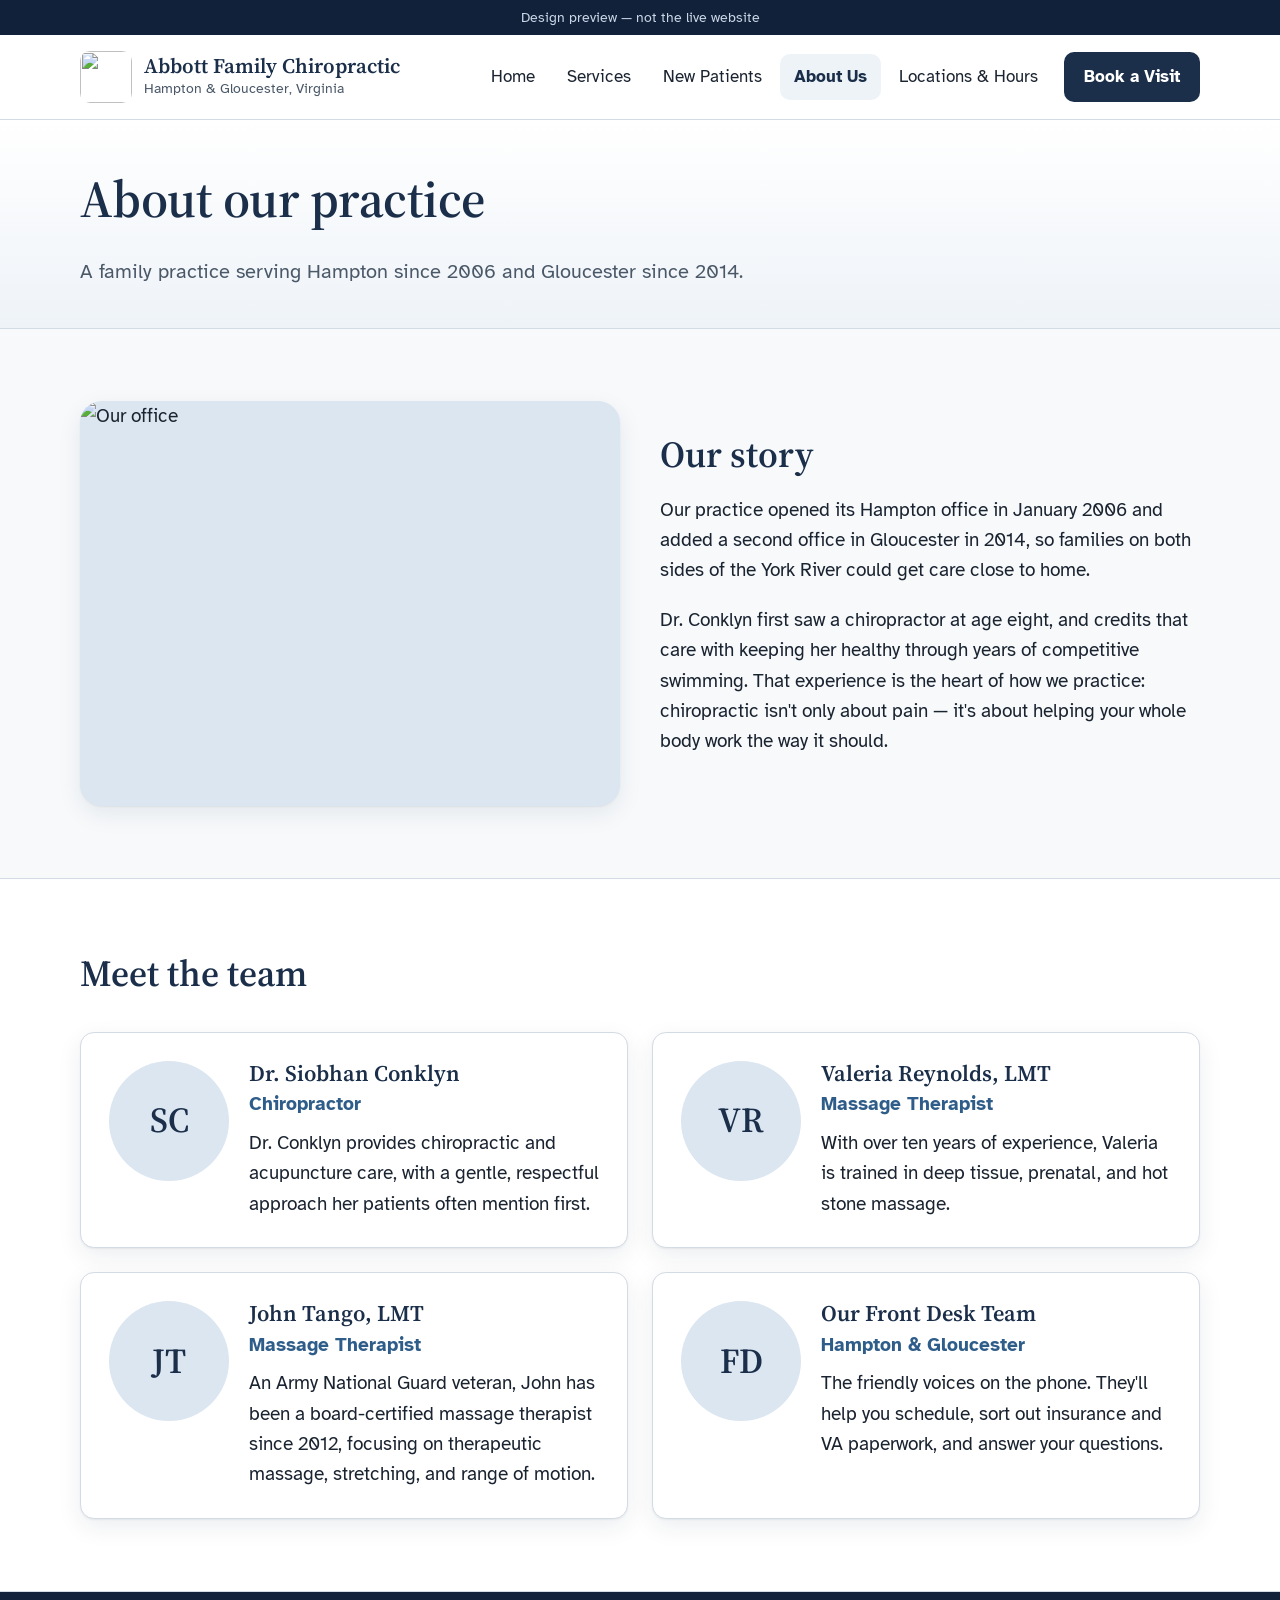
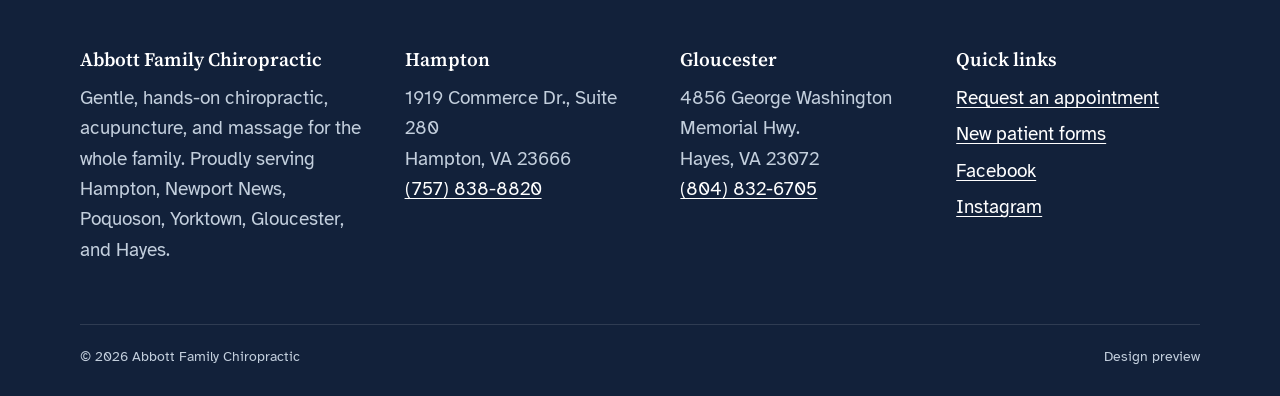
==== about.html @ 3eef68f8 "Add redesign preview: six pages, shared styles, notes Co-Authored-By: Claude Opus 5.5 <noreply@anthr" ====
<!doctype html>
<html lang="en">
<head>
<meta charset="utf-8">
<meta name="viewport" content="width=device-width, initial-scale=1">
<!-- Preview site: keep out of search engines so it never competes with the live site. -->
<meta name="robots" content="noindex, nofollow">
<title>About Us · Abbott Family Chiropractic</title>
<meta name="description" content="Meet the team at Abbott Family Chiropractic.">
<link rel="icon" href="https://e8usa8896fd.exactdn.com/wp-content/uploads/2018/12/cropped-favicon-1.png?strip=all&resize=270%2C270">
<link rel="preconnect" href="https://fonts.googleapis.com">
<link rel="preconnect" href="https://fonts.gstatic.com" crossorigin>
<link href="https://fonts.googleapis.com/css2?family=Atkinson+Hyperlegible:wght@400;700&amp;family=Source+Serif+4:opsz,wght@8..60,500;8..60,600&amp;display=swap" rel="stylesheet">
<link rel="stylesheet" href="styles.css">
</head>
<body>
<a class="skip" href="#main">Skip to main content</a>
<div class="preview-bar">Design preview — not the live website</div>
<header class="site-header">
  <div class="wrap header-row">
    <a class="brand" href="index.html">
      <img src="https://e8usa8896fd.exactdn.com/wp-content/uploads/2018/12/cropped-favicon-1.png?strip=all&resize=270%2C270" alt="" width="52" height="52">
      <span><span class="brand-name">Abbott Family Chiropractic</span><span class="brand-sub">Hampton &amp; Gloucester, Virginia</span></span>
    </a>
    <button class="menu-btn" aria-expanded="false" aria-controls="site-nav"><svg viewBox="0 0 24 24" fill="none" stroke="currentColor" stroke-width="2.4" stroke-linecap="round" aria-hidden="true"><path d="M4 7h16M4 12h16M4 17h16"/></svg><span class="menu-label">Menu</span></button>
    <nav class="nav" id="site-nav" aria-label="Main">
      <a href="index.html">Home</a><a href="services.html">Services</a><a href="new-patients.html">New Patients</a><a href="about.html" aria-current="page">About Us</a><a href="locations.html">Locations &amp; Hours</a>
      <a class="btn btn-primary" href="appointments.html">Book a Visit</a>
    </nav>
  </div>
</header>
<main id="main">

<section class="page-head"><div class="wrap">
  <h1>About our practice</h1>
  <p>A family practice serving Hampton since 2006 and Gloucester since 2014.</p>
</div></section>

<section class="section">
  <div class="wrap" style="display:grid;grid-template-columns:repeat(auto-fit,minmax(320px,1fr));gap:40px;align-items:center">
    <div class="hero-photo"><img src="https://e8usa8896fd.exactdn.com/wp-content/uploads/2019/01/contact2-c.jpg?strip=all" alt="Our office"></div>
    <div>
      <h2>Our story</h2>
      <p>Our practice opened its Hampton office in January 2006 and added a second office in Gloucester in 2014, so families on both sides of the York River could get care close to home.</p>
      <p>Dr. Conklyn first saw a chiropractor at age eight, and credits that care with keeping her healthy through years of competitive swimming. That experience is the heart of how we practice: chiropractic isn't only about pain — it's about helping your whole body work the way it should.</p>
    </div>
  </div>
</section>

<section class="section section-alt">
  <div class="wrap">
    <div class="section-head"><h2>Meet the team</h2></div>
    <div class="grid-2">
      <div class="card person"><div class="avatar" aria-hidden="true">SC</div>
      <div><h3 style="margin-bottom:2px">Dr. Siobhan Conklyn</h3><span class="role">Chiropractor</span><p>Dr. Conklyn provides chiropractic and acupuncture care, with a gentle, respectful approach her patients often mention first.</p></div></div>
      <div class="card person"><div class="avatar" aria-hidden="true">VR</div>
      <div><h3 style="margin-bottom:2px">Valeria Reynolds, LMT</h3><span class="role">Massage Therapist</span><p>With over ten years of experience, Valeria is trained in deep tissue, prenatal, and hot stone massage.</p></div></div>
      <div class="card person"><div class="avatar" aria-hidden="true">JT</div>
      <div><h3 style="margin-bottom:2px">John Tango, LMT</h3><span class="role">Massage Therapist</span><p>An Army National Guard veteran, John has been a board-certified massage therapist since 2012, focusing on therapeutic massage, stretching, and range of motion.</p></div></div>
      <div class="card person"><div class="avatar" aria-hidden="true">FD</div>
      <div><h3 style="margin-bottom:2px">Our Front Desk Team</h3><span class="role">Hampton &amp; Gloucester</span><p>The friendly voices on the phone. They'll help you schedule, sort out insurance and VA paperwork, and answer your questions.</p></div></div>
    </div>
  </div>
</section>

</main>
<footer class="site-footer">
  <div class="wrap">
    <div class="footer-grid">
      <div>
        <h3>Abbott Family Chiropractic</h3>
        <p>Gentle, hands-on chiropractic, acupuncture, and massage for the whole family. Proudly serving Hampton, Newport News, Poquoson, Yorktown, Gloucester, and Hayes.</p>
      </div>
      <div>
        <h3>Hampton</h3>
        <address>1919 Commerce Dr., Suite 280<br>Hampton, VA 23666<br><a href="tel:+17578388820">(757) 838-8820</a></address>
      </div>
      <div>
        <h3>Gloucester</h3>
        <address>4856 George Washington Memorial Hwy.<br>Hayes, VA 23072<br><a href="tel:+18048326705">(804) 832-6705</a></address>
      </div>
      <div>
        <h3>Quick links</h3>
        <ul>
          <li><a href="appointments.html">Request an appointment</a></li>
          <li><a href="new-patients.html">New patient forms</a></li>
          <li><a href="https://www.facebook.com/abbottfamilychiropractic/" rel="noopener">Facebook</a></li>
          <li><a href="https://www.instagram.com/abbottfamilychiro/" rel="noopener">Instagram</a></li>
        </ul>
      </div>
    </div>
    <div class="footer-bottom">
      <span>© <span data-year>2026</span> Abbott Family Chiropractic</span>
      <span>Design preview</span>
    </div>
  </div>
</footer>
<nav class="callbar" aria-label="Call an office">
  <a href="tel:+17578388820">Call Hampton<small>(757) 838-8820</small></a>
  <a href="tel:+18048326705">Call Gloucester<small>(804) 832-6705</small></a>
</nav>
<script src="main.js"></script>
</body>
</html>
---- styles.css ----
/* Abbott Family Chiropractic — redesign preview
   Palette matches the office sign: navy, slate, soft blue, white.
   Type: Source Serif 4 (headings) + Atkinson Hyperlegible (body),
   a typeface designed by the Braille Institute for low-vision readers. */

:root {
  --navy: #1b2f4a;
  --navy-deep: #12213a;
  --blue: #2f5d8a;
  --blue-soft: #dbe6f1;
  --sky: #eef3f8;
  --slate: #4a5868;
  --line: #d3dbe4;
  --white: #ffffff;
  --paper: #f7f9fb;
  --ink: #1a2330;
  --focus: #f2b134;

  --radius: 14px;
  --shadow: 0 1px 2px rgba(18, 33, 58, .06), 0 8px 24px rgba(18, 33, 58, .08);
  --wrap: 1120px;
  --serif: "Source Serif 4", Georgia, "Times New Roman", serif;
  --sans: "Atkinson Hyperlegible", "Segoe UI", Arial, sans-serif;
}

*, *::before, *::after { box-sizing: border-box; }

html { -webkit-text-size-adjust: 100%; scroll-behavior: smooth; }

body {
  margin: 0;
  background: var(--paper);
  color: var(--ink);
  font-family: var(--sans);
  font-size: 1.1875rem; /* 19px — comfortable for older readers */
  line-height: 1.6;
}

img { max-width: 100%; height: auto; display: block; }

a { color: var(--blue); text-underline-offset: 3px; }
a:hover { color: var(--navy); }

:focus-visible { outline: 3px solid var(--focus); outline-offset: 3px; border-radius: 4px; }

h1, h2, h3 {
  font-family: var(--serif);
  color: var(--navy);
  line-height: 1.2;
  margin: 0 0 .5em;
  font-weight: 600;
}
h1 { font-size: clamp(2.1rem, 5vw, 3.25rem); letter-spacing: -.01em; }
h2 { font-size: clamp(1.7rem, 3.4vw, 2.3rem); }
h3 { font-size: 1.4rem; }
p { margin: 0 0 1em; }

.wrap { width: min(100% - 32px, var(--wrap)); margin-inline: auto; }

.skip {
  position: absolute; left: -9999px; top: 8px;
  background: var(--navy); color: var(--white); padding: 10px 16px; border-radius: 8px; z-index: 100;
}
.skip:focus { left: 8px; }

/* ---------- Preview banner ---------- */
.preview-bar {
  background: var(--navy-deep); color: #c9d6e6;
  font-size: .9rem; text-align: center; padding: 6px 16px;
}

/* ---------- Header ---------- */
.site-header {
  background: var(--white);
  border-bottom: 1px solid var(--line);
  position: sticky; top: 0; z-index: 50;
}
.header-row {
  display: flex; align-items: center; justify-content: space-between;
  gap: 16px; min-height: 84px;
}
.brand {
  display: flex; align-items: center; gap: 12px;
  text-decoration: none; color: var(--navy);
}
.brand img { width: 52px; height: 52px; border-radius: 10px; }
.brand-name { font-family: var(--serif); font-weight: 600; font-size: 1.3rem; line-height: 1.1; display: block; }
.brand-sub { font-size: .85rem; color: var(--slate); display: block; }

.nav { display: flex; align-items: center; gap: 4px; }
.nav a {
  text-decoration: none; color: var(--ink);
  padding: 10px 14px; border-radius: 10px; font-size: 1.05rem;
}
.nav a:hover { background: var(--sky); color: var(--navy); }
.nav a[aria-current="page"] { color: var(--navy); font-weight: 700; background: var(--sky); }
.nav .btn { margin-left: 8px; }

.menu-btn {
  display: none;
  font: inherit; font-weight: 700; font-size: 1.05rem;
  background: var(--navy); color: var(--white);
  border: 0; border-radius: 12px; padding: 12px 18px; min-height: 52px;
  align-items: center; gap: 10px; cursor: pointer;
}
.menu-btn svg { width: 22px; height: 22px; }

/* ---------- Buttons ---------- */
.btn {
  display: inline-flex; align-items: center; justify-content: center; gap: 10px;
  min-height: 56px; padding: 14px 26px;
  border-radius: 12px; border: 2px solid transparent;
  font: inherit; font-weight: 700; text-decoration: none; cursor: pointer;
  transition: background .15s, color .15s, border-color .15s;
}
.btn svg { width: 22px; height: 22px; flex: none; }
.btn-primary { background: var(--navy); color: var(--white); }
.btn-primary:hover { background: var(--blue); color: var(--white); }
.btn-outline { background: var(--white); color: var(--navy); border-color: var(--navy); }
.btn-outline:hover { background: var(--sky); color: var(--navy); }
.btn-light { background: var(--white); color: var(--navy); }
.btn-light:hover { background: var(--blue-soft); color: var(--navy); }
.nav .btn { min-height: 48px; padding: 10px 18px; color: var(--white); }
.nav .btn:hover { color: var(--white); background: var(--blue); }

/* ---------- Hero ---------- */
.hero {
  background:
    radial-gradient(1200px 400px at 85% -10%, rgba(47, 93, 138, .18), transparent 60%),
    linear-gradient(180deg, var(--white), var(--sky));
  border-bottom: 1px solid var(--line);
  padding: 56px 0 64px;
}
.hero-grid { display: grid; grid-template-columns: 1.15fr .85fr; gap: 48px; align-items: center; }
.eyebrow {
  display: inline-block; font-size: .95rem; font-weight: 700; letter-spacing: .06em; text-transform: uppercase;
  color: var(--blue); margin-bottom: 14px;
}
.lead { font-size: 1.3rem; color: var(--slate); max-width: 34ch; }
.hero-actions { display: flex; flex-wrap: wrap; gap: 14px; margin-top: 28px; }
.hero-photo {
  border-radius: 22px; overflow: hidden; box-shadow: var(--shadow);
  background: var(--blue-soft); aspect-ratio: 4 / 3;
}
.hero-photo img { width: 100%; height: 100%; object-fit: cover; }
.hero-badge {
  margin-top: -36px; margin-left: 20px; position: relative;
  display: inline-flex; align-items: center; gap: 10px;
  background: var(--white); border-radius: 12px; padding: 10px 16px; box-shadow: var(--shadow);
  font-size: .95rem; color: var(--slate);
}
.hero-badge strong { color: var(--navy); }

/* ---------- Today strip ---------- */
.today {
  background: var(--navy); color: var(--white);
}
.today .wrap { display: flex; flex-wrap: wrap; gap: 8px 28px; align-items: center; padding: 16px 0; }
.today-label { font-weight: 700; color: #a9c3e0; text-transform: uppercase; letter-spacing: .06em; font-size: .9rem; }
.today-item { display: flex; align-items: center; gap: 10px; }
.dot { width: 12px; height: 12px; border-radius: 50%; background: #7d8b9b; flex: none; }
.dot.open { background: #6fd39b; box-shadow: 0 0 0 4px rgba(111, 211, 155, .2); }

/* ---------- Sections ---------- */
.section { padding: 72px 0; }
.section-alt { background: var(--white); border-block: 1px solid var(--line); }
.section-head { max-width: 680px; margin-bottom: 36px; }
.section-head p { color: var(--slate); font-size: 1.15rem; }

.grid-2 { display: grid; grid-template-columns: repeat(2, 1fr); gap: 24px; }
.grid-3 { display: grid; grid-template-columns: repeat(3, 1fr); gap: 24px; }

.card {
  background: var(--white); border: 1px solid var(--line); border-radius: var(--radius);
  padding: 28px; box-shadow: var(--shadow);
}
.card h3 { margin-bottom: .35em; }
.card p:last-child { margin-bottom: 0; }

/* Office cards */
.office { display: flex; flex-direction: column; gap: 18px; padding: 0; overflow: hidden; }
.office-map { aspect-ratio: 16 / 9; background: var(--blue-soft); border-bottom: 1px solid var(--line); }
.office-map iframe { width: 100%; height: 100%; border: 0; display: block; }
.office-body { padding: 0 28px 28px; display: flex; flex-direction: column; gap: 16px; }
.office-phone {
  font-family: var(--serif); font-size: 1.9rem; font-weight: 600; color: var(--navy);
  text-decoration: none; letter-spacing: .01em;
}
.office-phone:hover { color: var(--blue); }
.office address { font-style: normal; color: var(--slate); }
.office-actions { display: grid; grid-template-columns: 1fr 1fr; gap: 12px; }

.hours { width: 100%; border-collapse: collapse; font-size: 1.05rem; }
.hours th, .hours td { text-align: left; padding: 8px 0; border-bottom: 1px solid var(--line); vertical-align: top; }
.hours th { font-weight: 700; color: var(--navy); width: 38%; }
.hours td { color: var(--slate); }
.hours tr.is-today th, .hours tr.is-today td { color: var(--navy); background: var(--sky); }
.hours tr.is-today th { padding-left: 10px; }
.closed { color: #8592a1; }

/* Steps */
.steps { counter-reset: step; display: grid; gap: 20px; grid-template-columns: repeat(3, 1fr); }
.step { position: relative; padding-top: 64px; }
.step::before {
  counter-increment: step; content: counter(step);
  position: absolute; top: 24px; left: 28px;
  width: 40px; height: 40px; border-radius: 50%;
  display: grid; place-items: center;
  background: var(--navy); color: var(--white); font-weight: 700;
}

/* Icon tiles */
.icon {
  width: 56px; height: 56px; border-radius: 14px; background: var(--sky);
  display: grid; place-items: center; color: var(--blue); margin-bottom: 16px;
}
.icon svg { width: 30px; height: 30px; }

/* Quotes */
.quote { display: flex; flex-direction: column; justify-content: space-between; }
.quote blockquote {
  margin: 0 0 18px; font-family: var(--serif); font-size: 1.25rem; line-height: 1.5; color: var(--ink);
}
.quote blockquote::before { content: "\201C"; display: block; font-size: 3rem; line-height: .6; color: var(--blue); margin-bottom: 10px; }
.quote cite { font-style: normal; font-weight: 700; color: var(--slate); }

/* Callout */
.callout {
  background: linear-gradient(135deg, var(--navy), var(--blue));
  color: var(--white); border-radius: 22px; padding: 44px;
  display: grid; grid-template-columns: 1.4fr 1fr; gap: 32px; align-items: center;
}
.callout h2 { color: var(--white); }
.callout p { color: #d6e2ef; font-size: 1.15rem; }
.callout-actions { display: flex; flex-direction: column; gap: 12px; }

/* Notice */
.notice {
  background: var(--sky); border-left: 6px solid var(--blue); border-radius: 10px;
  padding: 18px 22px; color: var(--ink);
}
.notice strong { color: var(--navy); }

/* Page header */
.page-head { background: linear-gradient(180deg, var(--white), var(--sky)); border-bottom: 1px solid var(--line); padding: 48px 0 40px; }
.page-head p { color: var(--slate); font-size: 1.25rem; max-width: 60ch; margin: 0; }
.crumb { font-size: .95rem; color: var(--slate); margin-bottom: 10px; }
.crumb a { color: var(--slate); }

/* Forms list */
.form-list { list-style: none; margin: 0; padding: 0; display: grid; gap: 12px; }
.form-list a {
  display: flex; align-items: center; gap: 16px;
  padding: 16px 18px; border: 2px solid var(--line); border-radius: 12px;
  text-decoration: none; color: var(--ink); background: var(--white); min-height: 64px;
}
.form-list a:hover { border-color: var(--blue); background: var(--sky); }
.form-list .fi { width: 44px; height: 44px; border-radius: 10px; background: var(--blue-soft); color: var(--blue); display: grid; place-items: center; flex: none; }
.form-list .fi svg { width: 24px; height: 24px; }
.form-list .ft { font-weight: 700; display: block; }
.form-list .fs { font-size: .95rem; color: var(--slate); display: block; }
.tag { display: inline-block; font-size: .8rem; font-weight: 700; background: var(--blue-soft); color: var(--navy); padding: 2px 8px; border-radius: 6px; margin-left: 6px; vertical-align: 2px; }

/* Form */
.form { display: grid; gap: 22px; }
.field label, .field legend { display: block; font-weight: 700; color: var(--navy); margin-bottom: 8px; font-size: 1.1rem; }
.field .hint { display: block; font-weight: 400; color: var(--slate); font-size: .98rem; margin-top: 2px; }
.field input[type="text"], .field input[type="tel"], .field input[type="email"], .field textarea, .field select {
  width: 100%; font: inherit; color: var(--ink);
  padding: 14px 16px; min-height: 56px;
  border: 2px solid #b9c5d2; border-radius: 12px; background: var(--white);
}
.field input:focus, .field textarea:focus, .field select:focus { border-color: var(--blue); outline: 3px solid var(--blue-soft); outline-offset: 0; }
fieldset.field { border: 0; padding: 0; margin: 0; }
.choices { display: grid; grid-template-columns: repeat(auto-fit, minmax(180px, 1fr)); gap: 10px; }
.choice {
  display: flex; align-items: center; gap: 12px;
  border: 2px solid #b9c5d2; border-radius: 12px; padding: 14px 16px; min-height: 56px;
  background: var(--white); cursor: pointer; font-weight: 400 !important; color: var(--ink) !important; margin: 0 !important;
}
.choice input { width: 24px; height: 24px; accent-color: var(--navy); flex: none; }
.choice:has(input:checked) { border-color: var(--navy); background: var(--sky); }
.two-col { display: grid; grid-template-columns: 1fr 1fr; gap: 22px; }
.form-success { display: none; }
.form-success.show { display: block; }

/* Team */
.person { display: grid; grid-template-columns: 120px 1fr; gap: 20px; align-items: start; }
.person img { width: 120px; height: 120px; border-radius: 50%; object-fit: cover; background: var(--blue-soft); }
.person .role { color: var(--blue); font-weight: 700; margin-bottom: 8px; display: block; }
.avatar {
  width: 120px; height: 120px; border-radius: 50%; background: var(--blue-soft); color: var(--navy);
  display: grid; place-items: center; font-family: var(--serif); font-size: 2.2rem; font-weight: 600;
}

/* Service blocks */
.service { display: grid; grid-template-columns: 1fr 1.2fr; gap: 40px; align-items: center; padding: 48px 0; border-bottom: 1px solid var(--line); }
.service:last-of-type { border-bottom: 0; }
.service ul { padding-left: 1.2em; margin: 0 0 1em; }
.service li { margin-bottom: 6px; }
.service-art {
  aspect-ratio: 4 / 3; border-radius: 22px; background: linear-gradient(135deg, var(--sky), var(--blue-soft));
  display: grid; place-items: center; color: var(--blue);
}
.service-art svg { width: 38%; height: auto; opacity: .9; }

/* Footer */
.site-footer { background: var(--navy-deep); color: #c3cfdd; padding: 56px 0 28px; margin-top: 0; }
.site-footer h3 { color: var(--white); font-size: 1.2rem; margin-bottom: 12px; }
.site-footer a { color: var(--white); }
.footer-grid { display: grid; grid-template-columns: 1.2fr 1fr 1fr 1fr; gap: 32px; }
.footer-grid address { font-style: normal; }
.footer-grid ul { list-style: none; margin: 0; padding: 0; display: grid; gap: 6px; }
.footer-bottom { border-top: 1px solid rgba(255, 255, 255, .12); margin-top: 40px; padding-top: 20px; font-size: .9rem; display: flex; flex-wrap: wrap; justify-content: space-between; gap: 12px; }

/* Mobile call bar */
.callbar { display: none; }

/* ---------- Responsive ---------- */
@media (max-width: 960px) {
  .menu-btn { display: inline-flex; }
  .nav {
    display: none; position: absolute; left: 0; right: 0; top: 100%;
    background: var(--white); border-bottom: 1px solid var(--line);
    flex-direction: column; align-items: stretch; padding: 12px 16px 20px; gap: 6px;
    box-shadow: var(--shadow);
  }
  .nav.open { display: flex; }
  .nav a { padding: 16px 18px; font-size: 1.2rem; border: 1px solid var(--line); }
  .nav .btn { margin: 8px 0 0; min-height: 56px; }
  .hero-grid, .callout, .service, .footer-grid { grid-template-columns: 1fr; }
  .grid-3, .steps { grid-template-columns: 1fr; }
  .footer-grid { gap: 28px; }
}
@media (max-width: 720px) {
  body { font-size: 1.125rem; padding-bottom: 84px; }
  .grid-2, .two-col { grid-template-columns: 1fr; }
  .section { padding: 52px 0; }
  .hero { padding: 36px 0 44px; }
  .hero-actions .btn { width: 100%; }
  .callout { padding: 30px 24px; }
  .brand img { width: 44px; height: 44px; }
  .brand-name { font-size: 1.1rem; }
  .brand-sub { display: none; }
  .person { grid-template-columns: 1fr; }
  .office-body { padding: 0 20px 22px; }
  .card { padding: 22px; }
  .callbar {
    display: grid; grid-template-columns: 1fr 1fr; gap: 8px;
    position: fixed; left: 0; right: 0; bottom: 0; z-index: 60;
    background: var(--white); border-top: 1px solid var(--line);
    padding: 10px 12px calc(10px + env(safe-area-inset-bottom));
    box-shadow: 0 -6px 20px rgba(18, 33, 58, .1);
  }
  .callbar a {
    display: flex; flex-direction: column; align-items: center; justify-content: center;
    min-height: 60px; border-radius: 12px; background: var(--navy); color: var(--white);
    text-decoration: none; font-weight: 700; line-height: 1.2; font-size: 1rem;
  }
  .callbar small { font-weight: 400; font-size: .85rem; color: #c9d6e6; }
}

@media (prefers-reduced-motion: reduce) {
  html { scroll-behavior: auto; }
  * { transition: none !important; }
}
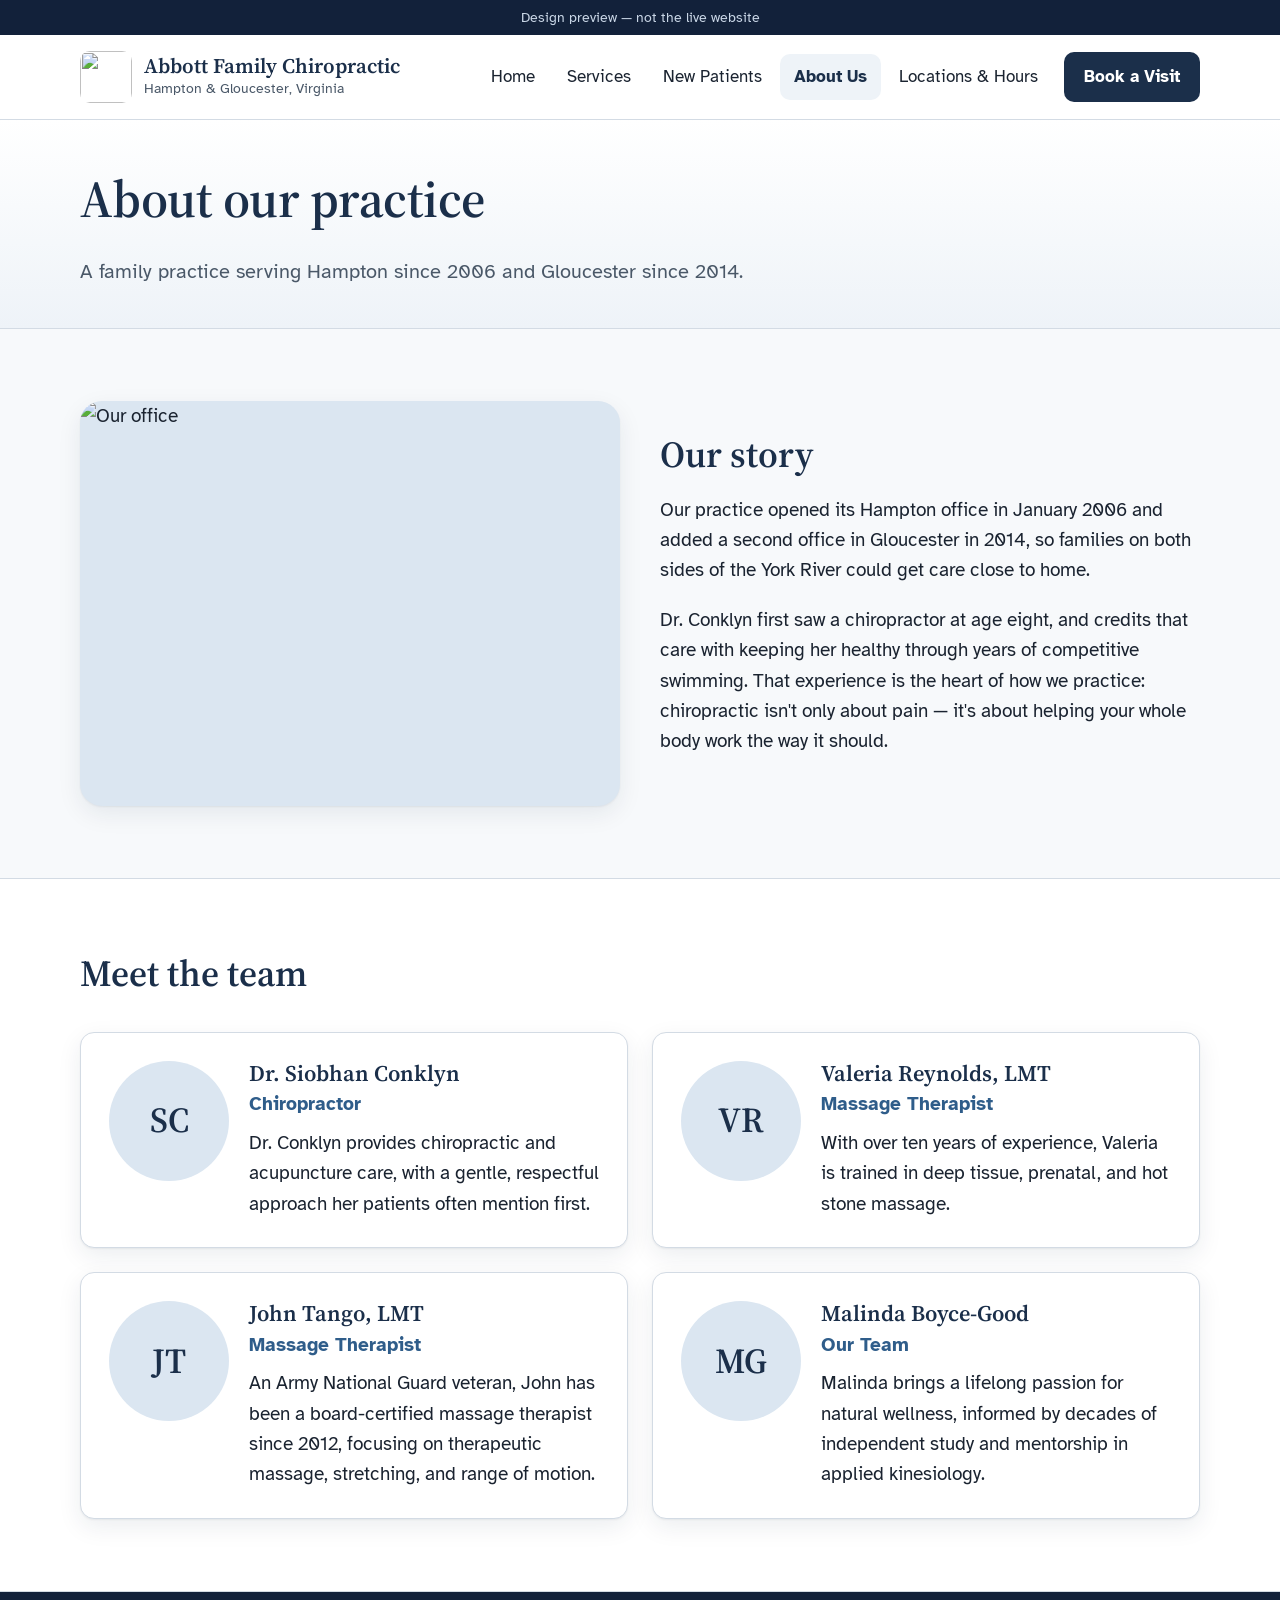
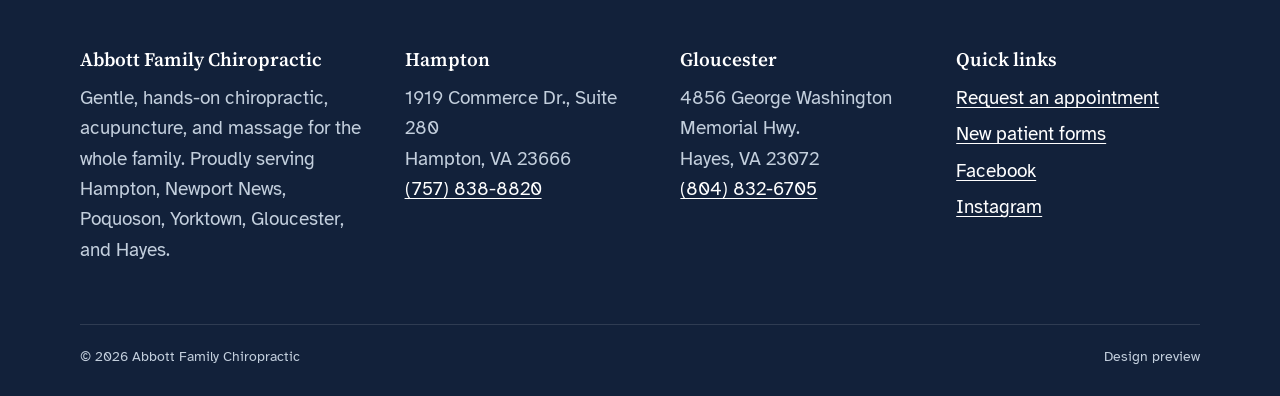
==== commit ec4af0f2: "About: add Malinda Boyce-Good Co-Authored-By: Claude Opus 5.5 <noreply@anthropic.com> Claude-Session" ====
--- a/about.html
+++ b/about.html
@@ -57,8 +57,8 @@
       <div><h3 style="margin-bottom:2px">Valeria Reynolds, LMT</h3><span class="role">Massage Therapist</span><p>With over ten years of experience, Valeria is trained in deep tissue, prenatal, and hot stone massage.</p></div></div>
       <div class="card person"><div class="avatar" aria-hidden="true">JT</div>
       <div><h3 style="margin-bottom:2px">John Tango, LMT</h3><span class="role">Massage Therapist</span><p>An Army National Guard veteran, John has been a board-certified massage therapist since 2012, focusing on therapeutic massage, stretching, and range of motion.</p></div></div>
-      <div class="card person"><div class="avatar" aria-hidden="true">FD</div>
-      <div><h3 style="margin-bottom:2px">Our Front Desk Team</h3><span class="role">Hampton &amp; Gloucester</span><p>The friendly voices on the phone. They'll help you schedule, sort out insurance and VA paperwork, and answer your questions.</p></div></div>
+      <div class="card person"><div class="avatar" aria-hidden="true">MG</div>
+      <div><h3 style="margin-bottom:2px">Malinda Boyce-Good</h3><span class="role">Our Team</span><p>Malinda brings a lifelong passion for natural wellness, informed by decades of independent study and mentorship in applied kinesiology.</p></div></div>
     </div>
   </div>
 </section>
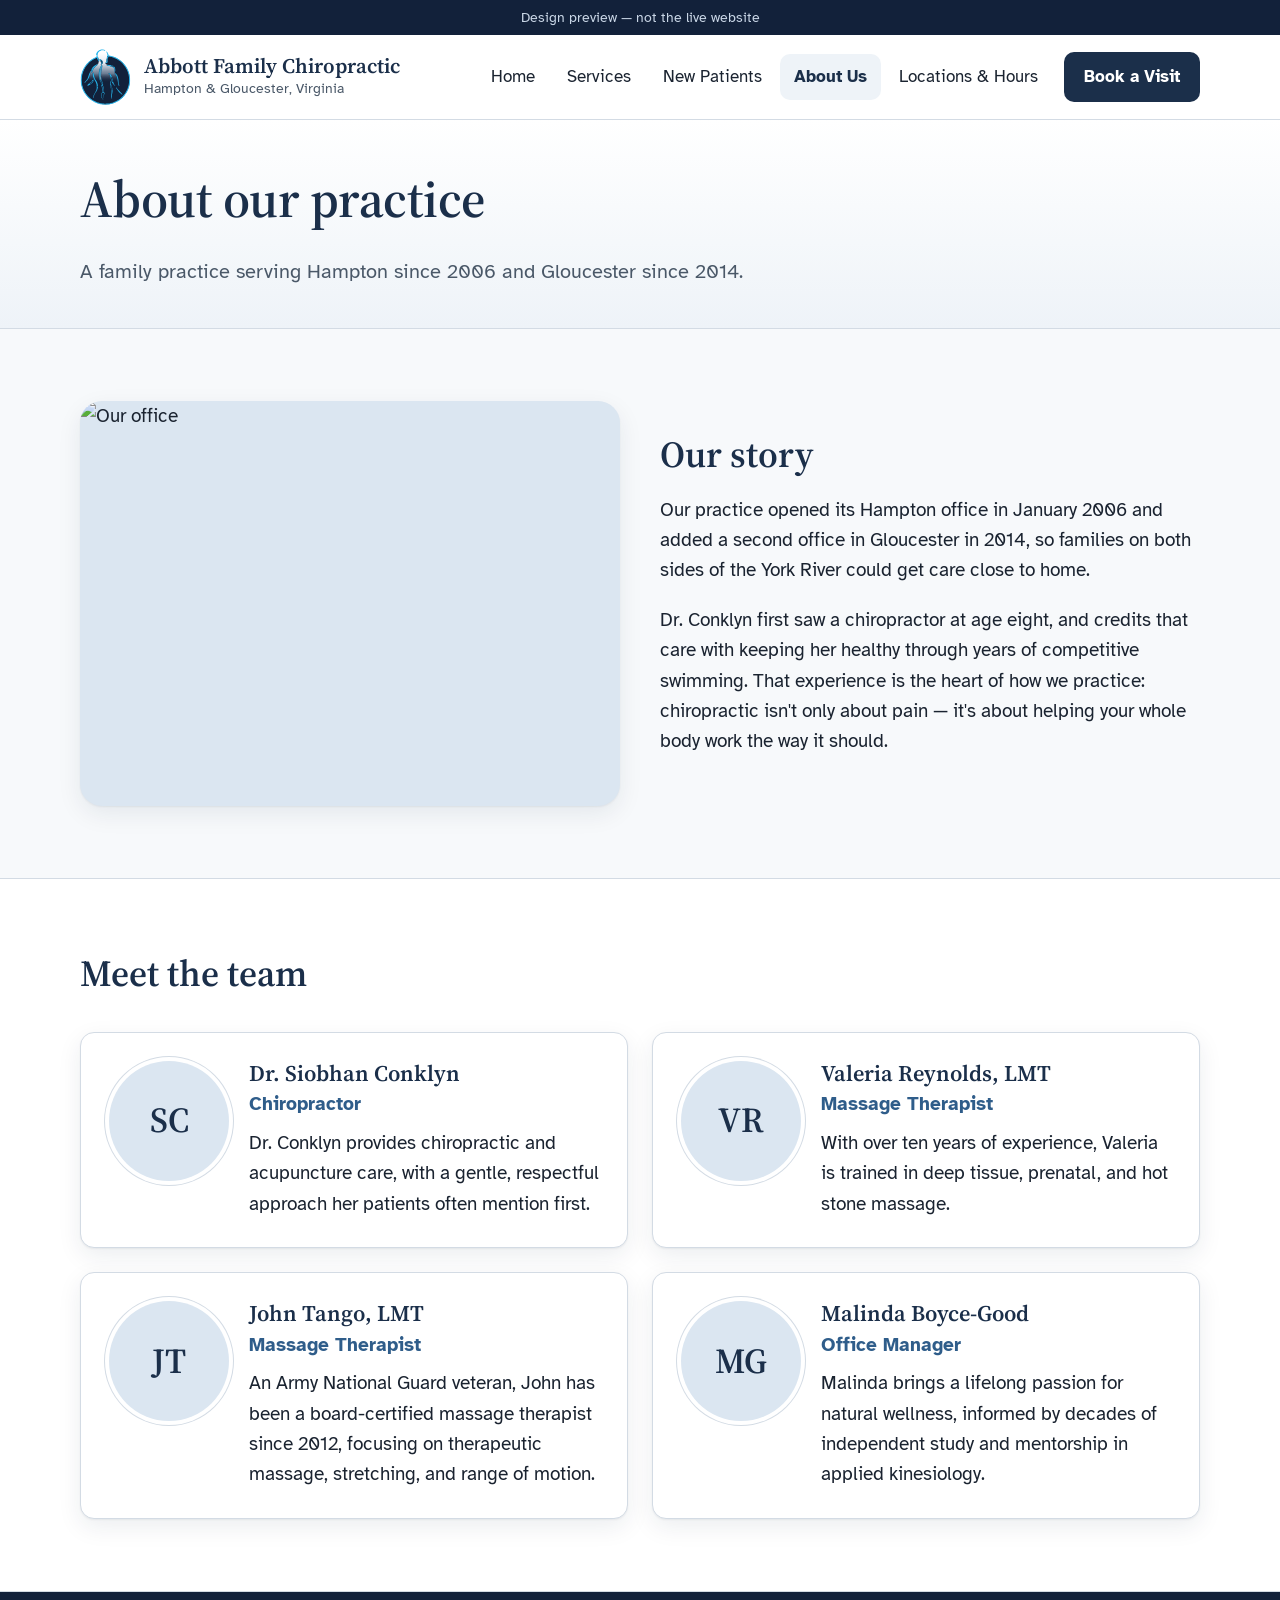
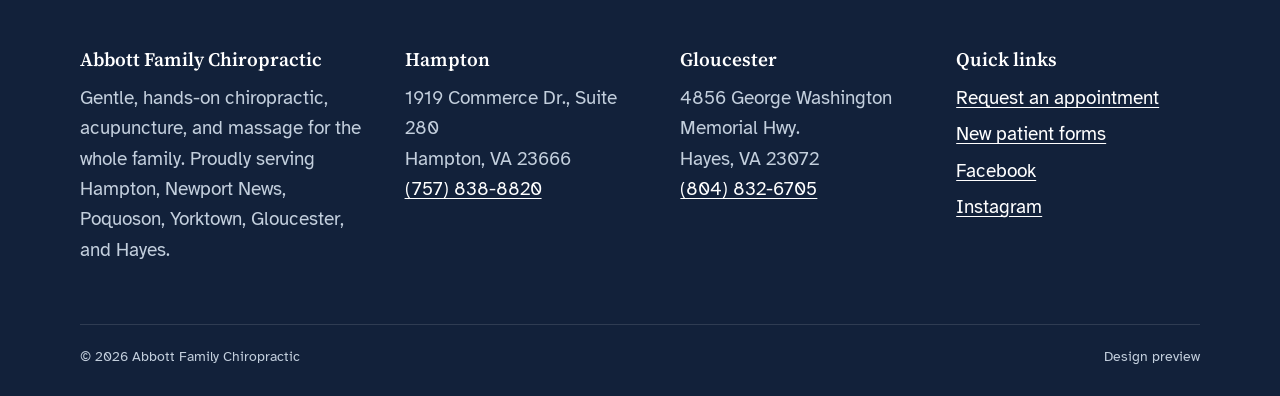
==== commit bfa90e53: "Vector logo mark, staff photos, Malinda's title Co-Authored-By: Claude Opus 5.5 <noreply@anthropic.c" ====
--- a/about.html
+++ b/about.html
@@ -7,7 +7,8 @@
 <meta name="robots" content="noindex, nofollow">
 <title>About Us · Abbott Family Chiropractic</title>
 <meta name="description" content="Meet the team at Abbott Family Chiropractic.">
-<link rel="icon" href="https://e8usa8896fd.exactdn.com/wp-content/uploads/2018/12/cropped-favicon-1.png?strip=all&resize=270%2C270">
+<link rel="icon" type="image/svg+xml" href="images/logo-mark.svg">
+<link rel="apple-touch-icon" href="images/apple-touch-icon.png">
 <link rel="preconnect" href="https://fonts.googleapis.com">
 <link rel="preconnect" href="https://fonts.gstatic.com" crossorigin>
 <link href="https://fonts.googleapis.com/css2?family=Atkinson+Hyperlegible:wght@400;700&amp;family=Source+Serif+4:opsz,wght@8..60,500;8..60,600&amp;display=swap" rel="stylesheet">
@@ -19,7 +20,7 @@
 <header class="site-header">
   <div class="wrap header-row">
     <a class="brand" href="index.html">
-      <img src="https://e8usa8896fd.exactdn.com/wp-content/uploads/2018/12/cropped-favicon-1.png?strip=all&resize=270%2C270" alt="" width="52" height="52">
+      <img src="images/logo-mark.svg" alt="" width="52" height="56">
       <span><span class="brand-name">Abbott Family Chiropractic</span><span class="brand-sub">Hampton &amp; Gloucester, Virginia</span></span>
     </a>
     <button class="menu-btn" aria-expanded="false" aria-controls="site-nav"><svg viewBox="0 0 24 24" fill="none" stroke="currentColor" stroke-width="2.4" stroke-linecap="round" aria-hidden="true"><path d="M4 7h16M4 12h16M4 17h16"/></svg><span class="menu-label">Menu</span></button>
@@ -51,14 +52,14 @@
   <div class="wrap">
     <div class="section-head"><h2>Meet the team</h2></div>
     <div class="grid-2">
-      <div class="card person"><div class="avatar" aria-hidden="true">SC</div>
+      <div class="card person"><div class="avatar"><img src="https://e8usa8896fd.exactdn.com/wp-content/uploads/2018/12/siobhan-conklyn-2018.jpg?strip=all" alt="Dr. Siobhan Conklyn" loading="lazy" onerror="this.remove()"><span aria-hidden="true">SC</span></div>
       <div><h3 style="margin-bottom:2px">Dr. Siobhan Conklyn</h3><span class="role">Chiropractor</span><p>Dr. Conklyn provides chiropractic and acupuncture care, with a gentle, respectful approach her patients often mention first.</p></div></div>
-      <div class="card person"><div class="avatar" aria-hidden="true">VR</div>
+      <div class="card person"><div class="avatar"><img src="https://e8usa8896fd.exactdn.com/wp-content/uploads/2018/12/valeria-reynolds-2018.jpg?strip=all" alt="Valeria Reynolds, LMT" loading="lazy" onerror="this.remove()"><span aria-hidden="true">VR</span></div>
       <div><h3 style="margin-bottom:2px">Valeria Reynolds, LMT</h3><span class="role">Massage Therapist</span><p>With over ten years of experience, Valeria is trained in deep tissue, prenatal, and hot stone massage.</p></div></div>
-      <div class="card person"><div class="avatar" aria-hidden="true">JT</div>
+      <div class="card person"><div class="avatar"><img src="https://e8usa8896fd.exactdn.com/wp-content/uploads/2018/12/john-tango-2018.jpg?strip=all" alt="John Tango, LMT" loading="lazy" onerror="this.remove()"><span aria-hidden="true">JT</span></div>
       <div><h3 style="margin-bottom:2px">John Tango, LMT</h3><span class="role">Massage Therapist</span><p>An Army National Guard veteran, John has been a board-certified massage therapist since 2012, focusing on therapeutic massage, stretching, and range of motion.</p></div></div>
-      <div class="card person"><div class="avatar" aria-hidden="true">MG</div>
-      <div><h3 style="margin-bottom:2px">Malinda Boyce-Good</h3><span class="role">Our Team</span><p>Malinda brings a lifelong passion for natural wellness, informed by decades of independent study and mentorship in applied kinesiology.</p></div></div>
+      <div class="card person"><div class="avatar"><span aria-hidden="true">MG</span></div>
+      <div><h3 style="margin-bottom:2px">Malinda Boyce-Good</h3><span class="role">Office Manager</span><p>Malinda brings a lifelong passion for natural wellness, informed by decades of independent study and mentorship in applied kinesiology.</p></div></div>
     </div>
   </div>
 </section>
--- a/styles.css
+++ b/styles.css
@@ -83,7 +83,7 @@
   display: flex; align-items: center; gap: 12px;
   text-decoration: none; color: var(--navy);
 }
-.brand img { width: 52px; height: 52px; border-radius: 10px; }
+.brand img { width: auto; height: 56px; }
 .brand-name { font-family: var(--serif); font-weight: 600; font-size: 1.3rem; line-height: 1.1; display: block; }
 .brand-sub { font-size: .85rem; color: var(--slate); display: block; }
 
@@ -286,12 +286,15 @@
 
 /* Team */
 .person { display: grid; grid-template-columns: 120px 1fr; gap: 20px; align-items: start; }
-.person img { width: 120px; height: 120px; border-radius: 50%; object-fit: cover; background: var(--blue-soft); }
 .person .role { color: var(--blue); font-weight: 700; margin-bottom: 8px; display: block; }
 .avatar {
+  position: relative; overflow: hidden;
   width: 120px; height: 120px; border-radius: 50%; background: var(--blue-soft); color: var(--navy);
   display: grid; place-items: center; font-family: var(--serif); font-size: 2.2rem; font-weight: 600;
-}
+  box-shadow: 0 0 0 4px var(--white), 0 0 0 5px var(--line);
+}
+/* photo sits over the initials; if it fails to load it removes itself and the initials show */
+.avatar img { position: absolute; inset: 0; width: 100%; height: 100%; object-fit: cover; object-position: center 20%; }
 
 /* Service blocks */
 .service { display: grid; grid-template-columns: 1fr 1.2fr; gap: 40px; align-items: center; padding: 48px 0; border-bottom: 1px solid var(--line); }
@@ -339,7 +342,7 @@
   .hero { padding: 36px 0 44px; }
   .hero-actions .btn { width: 100%; }
   .callout { padding: 30px 24px; }
-  .brand img { width: 44px; height: 44px; }
+  .brand img { height: 46px; }
   .brand-name { font-size: 1.1rem; }
   .brand-sub { display: none; }
   .person { grid-template-columns: 1fr; }
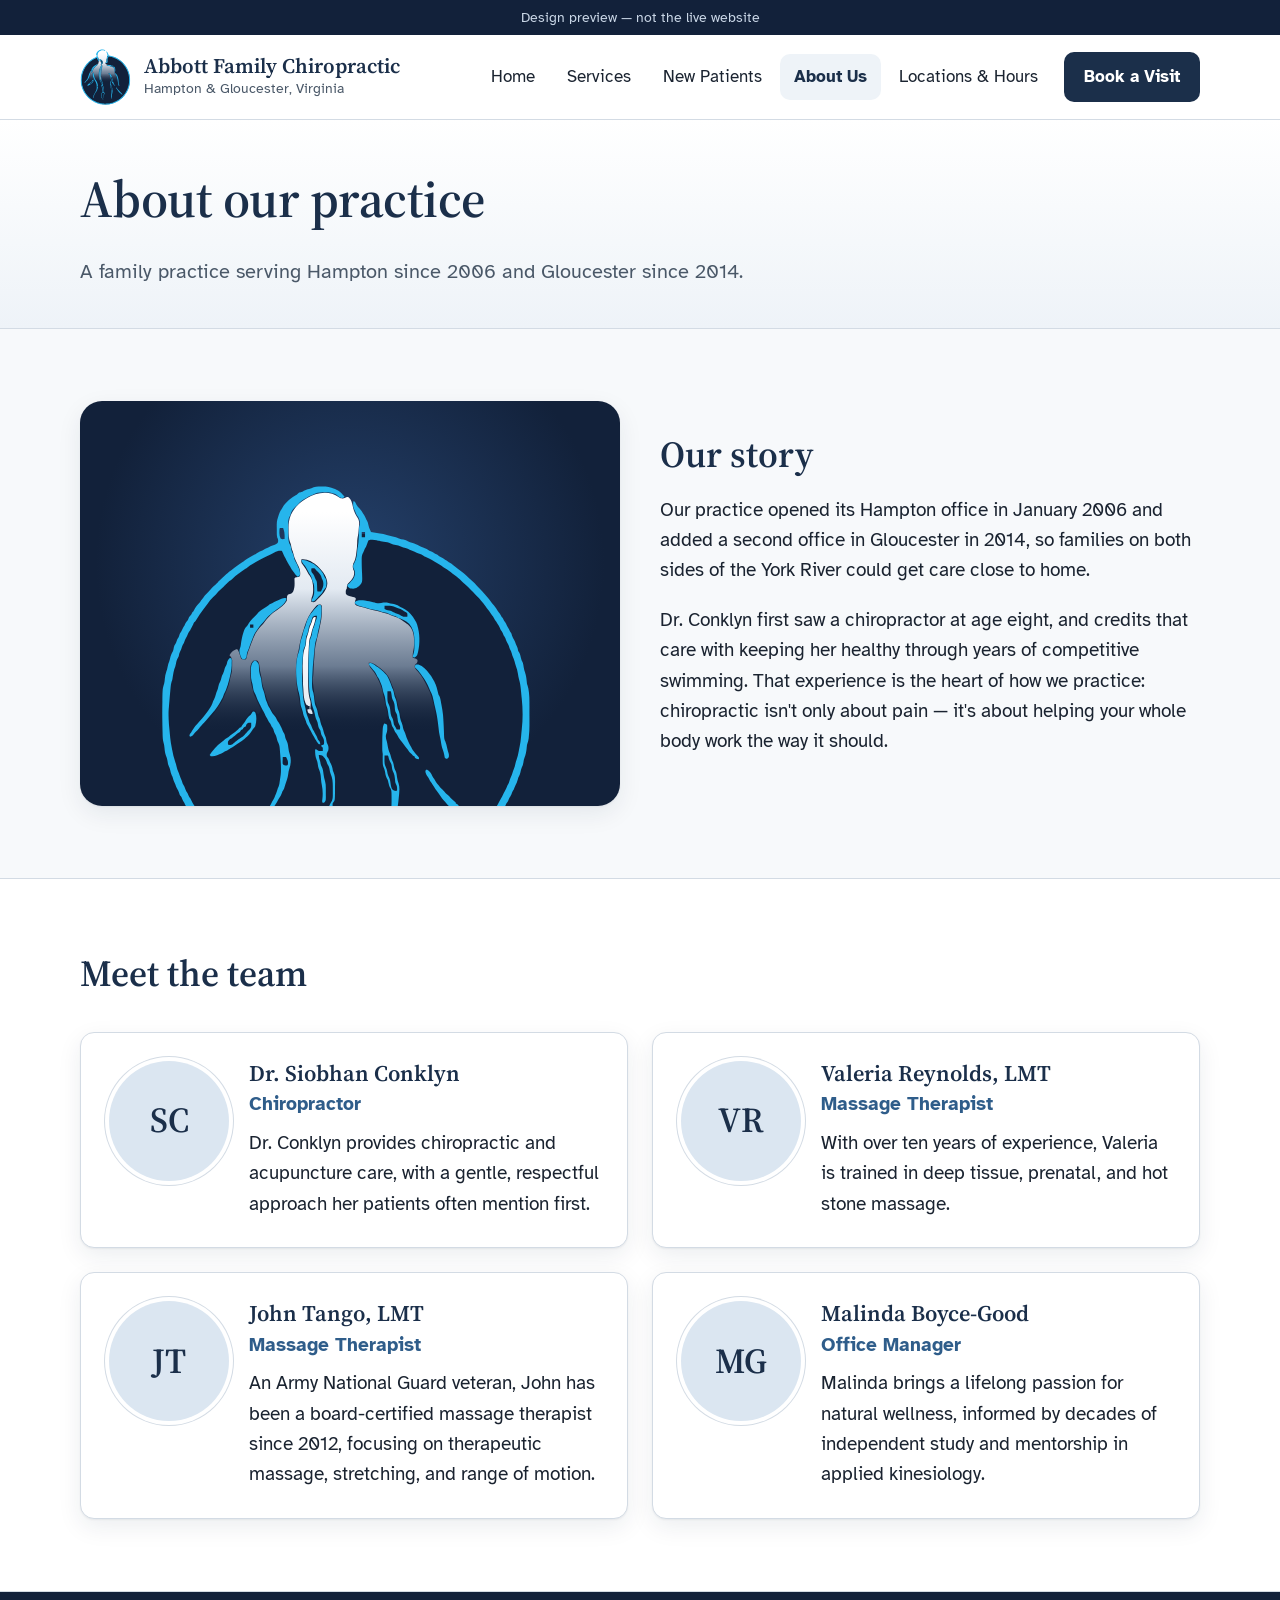
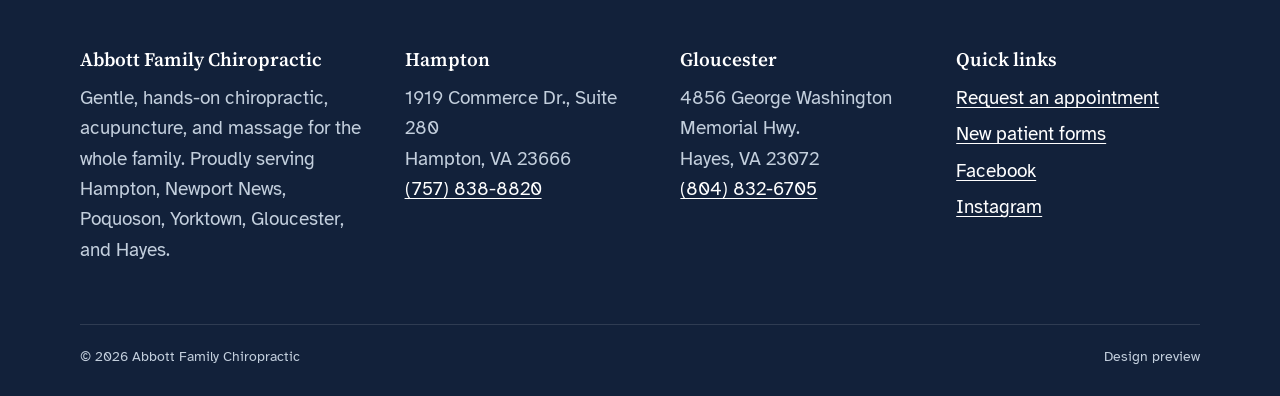
==== commit be31ee96: "Replace stock photo on About; cache-bust CSS/JS Co-Authored-By: Claude Opus 5.5 <noreply@anthropic.c" ====
--- a/about.html
+++ b/about.html
@@ -12,7 +12,7 @@
 <link rel="preconnect" href="https://fonts.googleapis.com">
 <link rel="preconnect" href="https://fonts.gstatic.com" crossorigin>
 <link href="https://fonts.googleapis.com/css2?family=Atkinson+Hyperlegible:wght@400;700&amp;family=Source+Serif+4:opsz,wght@8..60,500;8..60,600&amp;display=swap" rel="stylesheet">
-<link rel="stylesheet" href="styles.css">
+<link rel="stylesheet" href="styles.css?v=a0d56c08">
 </head>
 <body>
 <a class="skip" href="#main">Skip to main content</a>
@@ -39,7 +39,7 @@
 
 <section class="section">
   <div class="wrap" style="display:grid;grid-template-columns:repeat(auto-fit,minmax(320px,1fr));gap:40px;align-items:center">
-    <div class="hero-photo"><img src="https://e8usa8896fd.exactdn.com/wp-content/uploads/2019/01/contact2-c.jpg?strip=all" alt="Our office"></div>
+    <div class="hero-photo story-mark"><img src="images/logo-mark.svg" alt="Abbott Family Chiropractic emblem"></div>
     <div>
       <h2>Our story</h2>
       <p>Our practice opened its Hampton office in January 2006 and added a second office in Gloucester in 2014, so families on both sides of the York River could get care close to home.</p>
@@ -100,6 +100,6 @@
   <a href="tel:+17578388820">Call Hampton<small>(757) 838-8820</small></a>
   <a href="tel:+18048326705">Call Gloucester<small>(804) 832-6705</small></a>
 </nav>
-<script src="main.js"></script>
+<script src="main.js?v=a0d56c08"></script>
 </body>
 </html>
--- a/styles.css
+++ b/styles.css
@@ -348,6 +348,8 @@
   .person { grid-template-columns: 1fr; }
   .office-body { padding: 0 20px 22px; }
   .card { padding: 22px; }
+  .step { padding-top: 66px; }
+  .step::before { top: 20px; left: 22px; }
   .callbar {
     display: grid; grid-template-columns: 1fr 1fr; gap: 8px;
     position: fixed; left: 0; right: 0; bottom: 0; z-index: 60;
@@ -367,3 +369,10 @@
   html { scroll-behavior: auto; }
   * { transition: none !important; }
 }
+
+/* Brand panel used where a photo isn't available */
+.story-mark {
+  display: grid; place-items: center;
+  background: radial-gradient(circle at 50% 40%, #24406a, var(--navy-deep) 70%);
+}
+.story-mark img { width: auto; height: 72%; object-fit: contain; }
